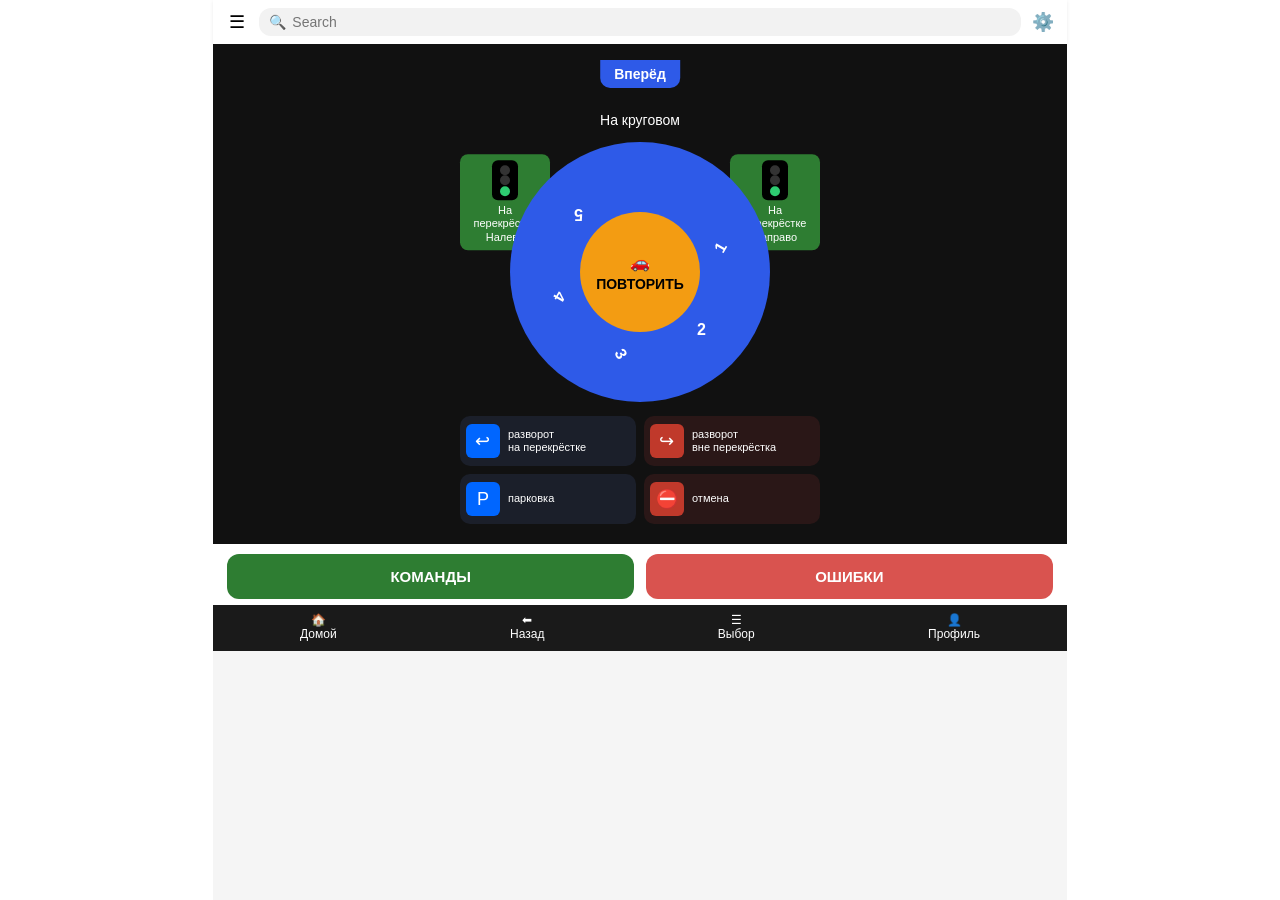
==== templates/index.html @ eaacc33c "commit file" ====
<!DOCTYPE html>
<html lang="en">
<head>
    <meta charset="UTF-8">
    <meta name="viewport"
      content="width=device-width, initial-scale=1, maximum-scale=1, user-scalable=no">

    <title>APP</title>
    <link rel="stylesheet" href="/static/styles.css">
    <style>
    :root {
      --bg-color: var(--tg-theme-bg-color, #ffffff);
      --text-color: var(--tg-theme-text-color, #000000);
      --accent-color: var(--tg-theme-button-color, #0088cc);
    }

    * {
      margin: 0;
      padding: 0;
      box-sizing: border-box;
    }

    html, body {
      width: 100%;
      height: 100%;
    }

    body {
      background: var(--bg-color);
      color: var(--text-color);
      font-family: -apple-system, BlinkMacSystemFont, 'Segoe UI', Roboto, sans-serif;
      font-size: 16px;
      margin: 0;
      padding: 0;
      text-align: center;
    }

    .warn {
      display: none;
      min-height: 100vh;
      flex-direction: column;
      align-items: center;
      justify-content: center;
      gap: 12px;
      padding: 20px;
    }

    .main {
      min-height: 100vh;
      flex-direction: column;
      max-width: 460px;
      margin: 0 auto;
      background: #f5f5f5;
    }

    .aside {
      min-height: 1px;
    }

    .warn img {
      width: 120px;
      height: 120px;
      margin-bottom: 12px;
    }

    .Btn {
      padding: 12px 24px;
      font-size: 16px;
      border: none;
      border-radius: 6px;
      background: var(--accent-color);
      color: #fff;
      cursor: pointer;
    }

    /* TOP BAR */
    .top {
      background: #ffffff;
      color: #000;
      padding: 8px 12px;
      display: flex;
      align-items: center;
      gap: 10px;
      box-shadow: 0 1px 4px rgba(0, 0, 0, 0.08);
    }

    .top-icon {
      width: 24px;
      height: 24px;
      display: grid;
      place-items: center;
      font-size: 18px;
      cursor: pointer;
    }

    .top-search {
      flex: 1;
      display: flex;
      align-items: center;
      gap: 6px;
      background: #f2f2f2;
      padding: 6px 10px;
      border-radius: 12px;
      font-size: 14px;
      color: #777;
    }

    .top-search input {
      border: none;
      outline: none;
      background: transparent;
      width: 100%;
      font-size: 14px;
    }

    /* MAIN BOARD */
    .board {
      flex: 1;
      background: #111111;
      padding: 16px 12px 10px;
      display: flex;
      flex-direction: column;
      align-items: center;
      color: #ffffff;
    }

    .board-inner {
      width: 100%;
      max-width: 360px;
      position: relative;
      display: flex;
      flex-direction: column;
      align-items: center;
    }

    .forward {
      position: absolute;
      top: 0;
      left: 50%;
      transform: translateX(-50%);
      display: inline-flex;
      align-items: center;
      justify-content: center;
      padding: 6px 14px;
      background: #2e5ae8;
      color: #ffffff;
      border-radius: 0 0 10px 10px;
      font-size: 14px;
      font-weight: 600;
      cursor: pointer;
    }

    .round-label {
      margin-top: 52px;
      margin-bottom: 6px;
      font-size: 14px;
    }

    .side {
      position: absolute;
      top: 30%;
      transform: translateY(-50%);
      font-size: 11px;
      padding: 6px 8px;
      background: #2e7d32;
      border-radius: 8px;
      cursor: pointer;
      display: flex;
      flex-direction: column;
      align-items: center;
      gap: 4px;
      max-width: 90px;
      text-align: center;
    }

    .side .light {
      width: 26px;
      height: 40px;
      border-radius: 6px;
      background: #000;
      display: flex;
      flex-direction: column;
      align-items: center;
      justify-content: space-around;
      padding: 4px 0;
    }

    .light span {
      width: 10px;
      height: 10px;
      border-radius: 50%;
      background: #333;
    }

    .light span.green {
      background: #2ecc71;
    }

    .side-text {
      font-size: 11px;
      line-height: 1.2;
    }

    .left { left: 0; }
    .right { right: 0; }

    .circle-wrapper {
      width: 260px;
      height: 260px;
      border-radius: 50%;
      background: #2e5ae8;
      display: grid;
      place-items: center;
      position: relative;
      margin-top: 8px;
      margin-bottom: 14px;
    }

    .sector {
      position: absolute;
      width: 50%;
      height: 50%;
      top: 50%;
      left: 50%;
      transform-origin: 0% 0%;
      display: flex;
      align-items: center;
      justify-content: center;
      font-size: 16px;
      font-weight: 600;
      color: #ffffff;
      cursor: pointer;
    }

    .sector span {
      transform: translate(-40%, -40%);
    }

    .sector-1 { transform: rotate(300deg); }
    .sector-2 { transform: rotate(0deg); }
    .sector-3 { transform: rotate(60deg); }
    .sector-4 { transform: rotate(120deg); }
    .sector-5 { transform: rotate(180deg); }

    .inner {
      width: 120px;
      height: 120px;
      border-radius: 50%;
      background: #f39c12;
      display: flex;
      flex-direction: column;
      justify-content: center;
      align-items: center;
      font-weight: bold;
      color: #000;
      cursor: pointer;
      text-align: center;
      padding: 10px;
      z-index: 2;
    }

    .inner span {
      margin-top: 4px;
      font-size: 14px;
    }

    /* LOWER LEFT ACTIONS */
    .bottom-actions {
      width: 100%;
      display: grid;
      grid-template-columns: repeat(2, minmax(0, 1fr));
      gap: 8px;
      margin-bottom: 10px;
    }

    .card {
      background: #1b1f2a;
      border-radius: 10px;
      padding: 8px 6px;
      display: flex;
      gap: 8px;
      align-items: center;
      color: #ffffff;
      font-size: 11px;
      cursor: pointer;
    }

    .card-icon {
      width: 34px;
      height: 34px;
      border-radius: 6px;
      background: #0066ff;
      display: grid;
      place-items: center;
      font-size: 18px;
    }

    .card.red-icon {
      background: #2a1717;
    }

    .card.red-icon .card-icon {
      background: #c0392b;
    }

    .card-title {
      text-align: left;
      line-height: 1.2;
    }

    /* COMMANDS / ERRORS BUTTONS */
    .actions {
      display: grid;
      grid-template-columns: 1fr 1fr;
      gap: 12px;
      padding: 10px 14px 6px;
      background: #ffffff;
    }

    .btn {
      padding: 14px;
      border-radius: 12px;
      font-weight: bold;
      text-align: center;
      color: #ffffff;
      cursor: pointer;
      font-size: 15px;
    }

    .green { background: #2e7d32; }
    .red { background: #d9534f; }

    .nav {
      display: flex;
      justify-content: space-around;
      background: #1a1a1a;
      padding: 8px 0 10px;
      font-size: 12px;
    }

    .nav div {
      text-align: center;
      color: #fff;
      cursor: pointer;
    }

    @media (min-width: 990px) {
     .aside {
       flex: 0 0 33.333333%;
       max-width: 33.333333%;
       order: 1;
     }
     .main {
      flex: 0 0 66.666667%;
      max-width: 66.66667%;
      order: 2;
     }
    }

    @media (min-width: 1400px) {
     .aside {
       flex: 0 0 25;
       max-width: 25%;
       order: 1;
     }
     .main {
      flex: 0 0 75%;
      max-width: 75%;
     }
    }
  </style>
</head>
<body>
    <div id="notInTelegram" class="warn">
    <img alt="TLogo" src="https://telegram.org/img/t_logo.png">
    <p><strong>Упс!</strong></p>
    <p>Это приложение должно быть запущено <strong>внутри Telegram!</strong></p>
  </div>

   <!-- MAIN -->
  <div id="mainApp" class="main">

    <!-- TOP BAR -->
    <div class="top">
      <div class="top-icon pressable pressable-scale" id="btnMenu">☰</div>
      <div class="top-search">
        🔍
        <input type="text" placeholder="Search" id="searchInput">
      </div>
      <div class="top-icon pressable pressable-scale" id="btnSettings">⚙️</div>
    </div>

    <!-- MAIN BOARD -->
    <div class="board">
      <div class="board-inner">
        <div class="forward pressable" id="btnForward">Вперёд</div>
        <div class="round-label">На круговом</div>

        <!-- Side actions with traffic lights -->
        <div class="side left pressable" id="btnLeft">
          <div class="light">
            <span></span>
            <span></span>
            <span class="green"></span>
          </div>
          <div class="side-text">
            На перекрёстке<br>Налево
          </div>
        </div>

        <div class="side right pressable" id="btnRight">
          <div class="light">
            <span></span>
            <span></span>
            <span class="green"></span>
          </div>
          <div class="side-text">
            На перекрёстке<br>Направо
          </div>
        </div>

        <!-- Central circle with sectors -->
        <div class="circle-wrapper">
          <div class="sector sector-1 pressable" data-sector="1"><span>1</span></div>
          <div class="sector sector-2 pressable" data-sector="2"><span>2</span></div>
          <div class="sector sector-3 pressable" data-sector="3"><span>3</span></div>
          <div class="sector sector-4 pressable" data-sector="4"><span>4</span></div>
          <div class="sector sector-5 pressable" data-sector="5"><span>5</span></div>

          <div class="inner pressable pressable-scale" id="btnRepeat">
            🚗
            <span>ПОВТОРИТЬ</span>
          </div>
        </div>

        <!-- Bottom left cards -->
        <div class="bottom-actions">
          <div class="card pressable pressable-scale" id="btnUTurnCross">
            <div class="card-icon">↩</div>
            <div class="card-title">
              разворот<br>на перекрёстке
            </div>
          </div>

          <div class="card red-icon pressable pressable-scale" id="btnUTurnNoCross">
            <div class="card-icon">↪</div>
            <div class="card-title">
              разворот<br>вне перекрёстка
            </div>
          </div>

          <div class="card pressable pressable-scale" id="btnParking">
            <div class="card-icon">P</div>
            <div class="card-title">
              парковка
            </div>
          </div>

          <div class="card red-icon pressable pressable-scale" id="btnCancel">
            <div class="card-icon">⛔</div>
            <div class="card-title">
              отмена
            </div>
          </div>
        </div>
      </div>
    </div>

    <!-- ACTIONS -->
    <div class="actions">
      <div class="btn green pressable pressable-scale" id="btnCommands">КОМАНДЫ</div>
      <div class="btn red pressable pressable-scale" id="btnErrors">ОШИБКИ</div>
    </div>

    <!-- NAV -->
    <div class="nav">
      <div class="pressable pressable-scale" onclick="nav('home')">🏠<br>Домой</div>
      <div class="pressable pressable-scale" onclick="nav('back')">⬅<br>Назад</div>
      <div class="pressable pressable-scale" onclick="nav('select')">☰<br>Выбор</div>
      <div class="pressable pressable-scale" onclick="nav('profile')">👤<br>Профиль</div>
    </div>

  </div>

  <!-- Commands modal -->
  <div class="commands-modal" id="commandsModal">
    <div class="commands-sheet" role="dialog" aria-modal="true" aria-label="Команды">
      <div class="commands-header">
        <div class="commands-title">Команды</div>
        <button class="commands-close pressable pressable-scale" type="button" id="commandsClose">Закрыть</button>
      </div>
      <div class="commands-list" id="commandsList"></div>
    </div>
  </div>

    <script src="https://telegram.org/js/telegram-web-app.js"></script>
    <script>
      const tg = window.Telegram.WebApp;

      tg.ready();
      tg.expand();
      const notInTelegram = document.getElementById("notInTelegram");
      const mainApp = document.getElementById("mainApp");

      // Проверка по наличию данных инициализации
      if (tg.initDataUnsafe.length > 0) {
          notInTelegram.style.display = "none";
          mainApp.style.display = "flex";
      } else {
          // Если открыто просто в браузере
          notInTelegram.style.display = "flex";
          mainApp.style.display = "none";
      }

      function send(action, extra = {}) {
      const payload = {
        action,
        time: Date.now(),
        ...extra
      };

      console.log("SEND:", payload);

      if (tg.sendData) {
        tg.sendData(JSON.stringify(payload));
      }
    }

    // Top bar
    document.getElementById("btnMenu").onclick = () => send("menu");
    document.getElementById("btnSettings").onclick = () => send("settings");

    // Search
    document.getElementById("searchInput").addEventListener("input", (e) =>
      send("search_change", { query: e.target.value })
    );

    // Main controls
    document.getElementById("btnForward").onclick = () => send("forward");
    document.getElementById("btnLeft").onclick = () => send("left");
    document.getElementById("btnRight").onclick = () => send("right");
    document.getElementById("btnRepeat").onclick = () => send("repeat");

    // Numbered sectors
    document.querySelectorAll(".sector").forEach((el) => {
      el.addEventListener("click", () =>
        send("sector", { number: el.dataset.sector })
      );
    });

    // Cards
    document.getElementById("btnUTurnCross").onclick = () => send("u_turn_cross");
    document.getElementById("btnUTurnNoCross").onclick = () => send("u_turn_no_cross");
    document.getElementById("btnParking").onclick = () => send("parking");
    document.getElementById("btnCancel").onclick = () => send("cancel");

    // Action buttons
    document.getElementById("btnCommands").onclick = () => send("commands");
    document.getElementById("btnErrors").onclick = () => send("errors");

    function nav(where) {
      send("nav_" + where);
    }

    </script>
    <script src="/static/app.js"></script>
</body>
</html>
---- static/styles.css ----
:root {
  --bg: #111111;
  --panel: #ffffff;
  --blue: #2e5ae8;
  --orange: #f39c12;
  --green: #2e7d32;
  --red: #d9534f;
  --shadow: rgba(0, 0, 0, 0.08);
}

/* Button click animation for all interactive elements */
.pressable {
  transition: transform 0.12s ease, opacity 0.12s ease, filter 0.12s ease;
  -webkit-tap-highlight-color: transparent;
}
.pressable:active {
  opacity: 0.88;
  filter: brightness(0.92);
}
/* Scale-down for elements without their own transform */
.pressable-scale:active {
  transform: scale(0.97);
}

.commands-modal {
  position: fixed;
  inset: 0;
  background: rgba(0, 0, 0, 0.55);
  display: none;
  align-items: flex-end;
  justify-content: center;
  z-index: 9999;
}

.commands-modal.open {
  display: flex;
}

.commands-sheet {
  width: 100%;
  max-width: 460px;
  background: var(--panel);
  border-radius: 16px 16px 0 0;
  padding: 12px 12px 16px;
  box-shadow: 0 -6px 24px rgba(0, 0, 0, 0.25);
  max-height: 70vh;
  overflow: auto;
}

.commands-header {
  display: flex;
  align-items: center;
  justify-content: space-between;
  gap: 10px;
  padding: 6px 2px 10px;
}

.commands-title {
  font-weight: 800;
  font-size: 16px;
  color: #111;
}

.commands-close {
  border: none;
  background: #eee;
  border-radius: 10px;
  padding: 8px 10px;
  cursor: pointer;
  font-weight: 700;
}

.commands-list {
  display: grid;
  grid-template-columns: 1fr;
  gap: 10px;
}

.commands-item {
  border: none;
  border-radius: 12px;
  padding: 14px 12px;
  background: var(--green);
  color: #fff;
  font-weight: 800;
  cursor: pointer;
  text-align: left;
}

.commands-empty {
  color: #555;
  padding: 10px 2px;
}
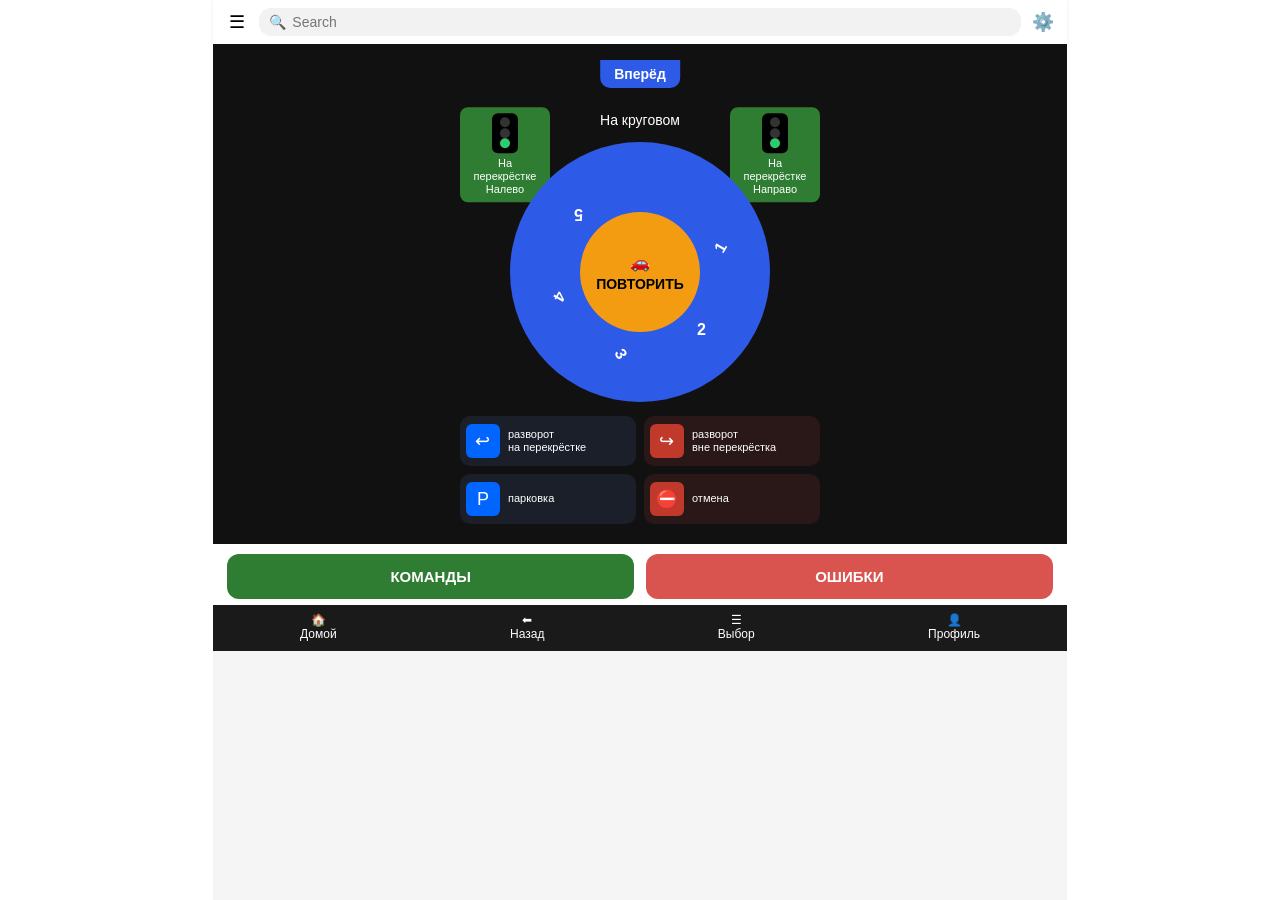
==== commit 2e64a94a: "commit file" ====
--- a/templates/index.html
+++ b/templates/index.html
@@ -158,7 +158,7 @@
 
     .side {
       position: absolute;
-      top: 30%;
+      top: 20%;
       transform: translateY(-50%);
       font-size: 11px;
       padding: 6px 8px;
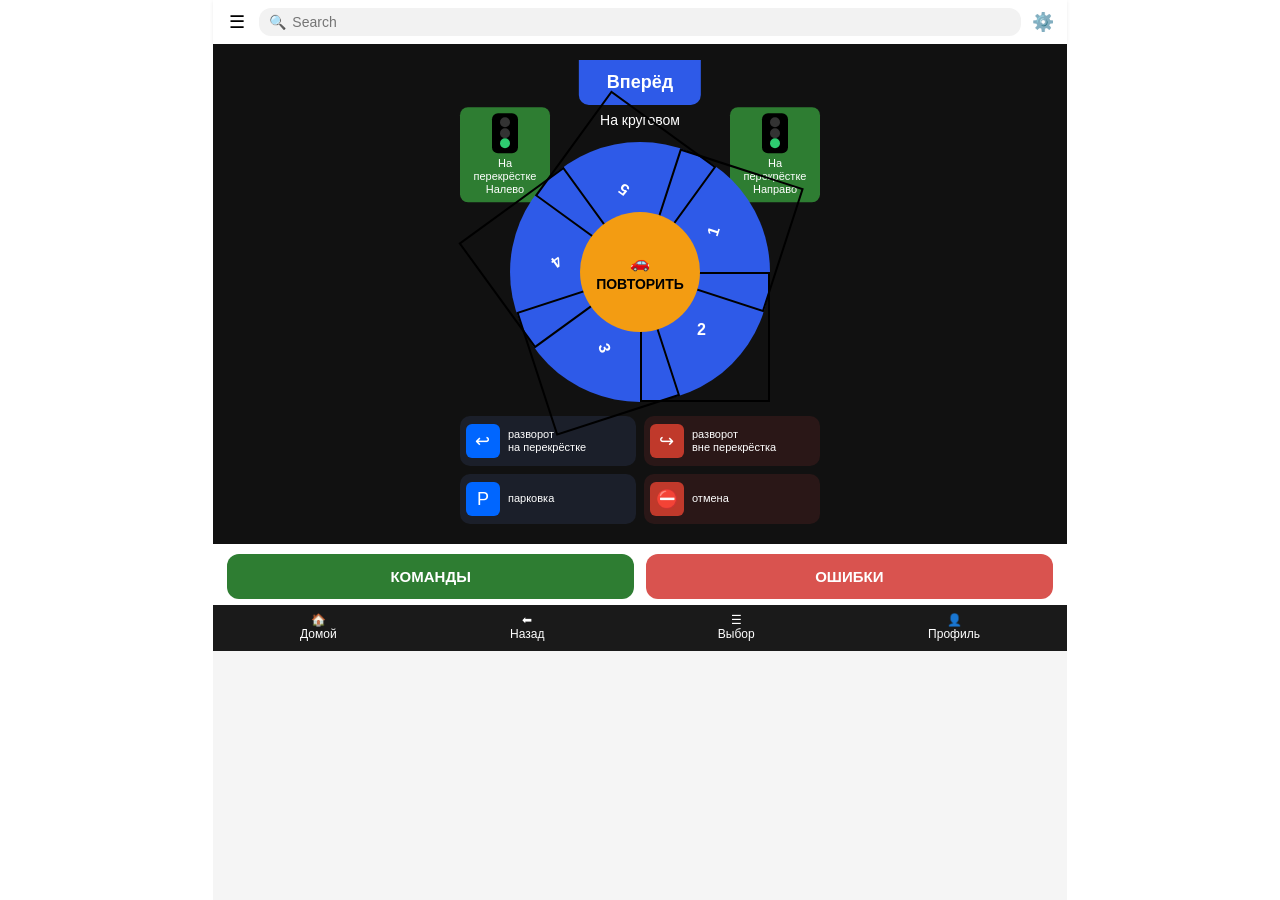
==== commit 8af391dd: "commit file" ====
--- a/templates/index.html
+++ b/templates/index.html
@@ -141,11 +141,11 @@
       display: inline-flex;
       align-items: center;
       justify-content: center;
-      padding: 6px 14px;
+      padding: 12px 28px;
       background: #2e5ae8;
       color: #ffffff;
       border-radius: 0 0 10px 10px;
-      font-size: 14px;
+      font-size: 18px;
       font-weight: 600;
       cursor: pointer;
     }
@@ -230,17 +230,19 @@
       font-weight: 600;
       color: #ffffff;
       cursor: pointer;
+      border: 2px solid #000;
+      box-sizing: border-box;
     }
 
     .sector span {
       transform: translate(-40%, -40%);
     }
 
-    .sector-1 { transform: rotate(300deg); }
+    .sector-1 { transform: rotate(288deg); }
     .sector-2 { transform: rotate(0deg); }
-    .sector-3 { transform: rotate(60deg); }
-    .sector-4 { transform: rotate(120deg); }
-    .sector-5 { transform: rotate(180deg); }
+    .sector-3 { transform: rotate(72deg); }
+    .sector-4 { transform: rotate(144deg); }
+    .sector-5 { transform: rotate(216deg); }
 
     .inner {
       width: 120px;
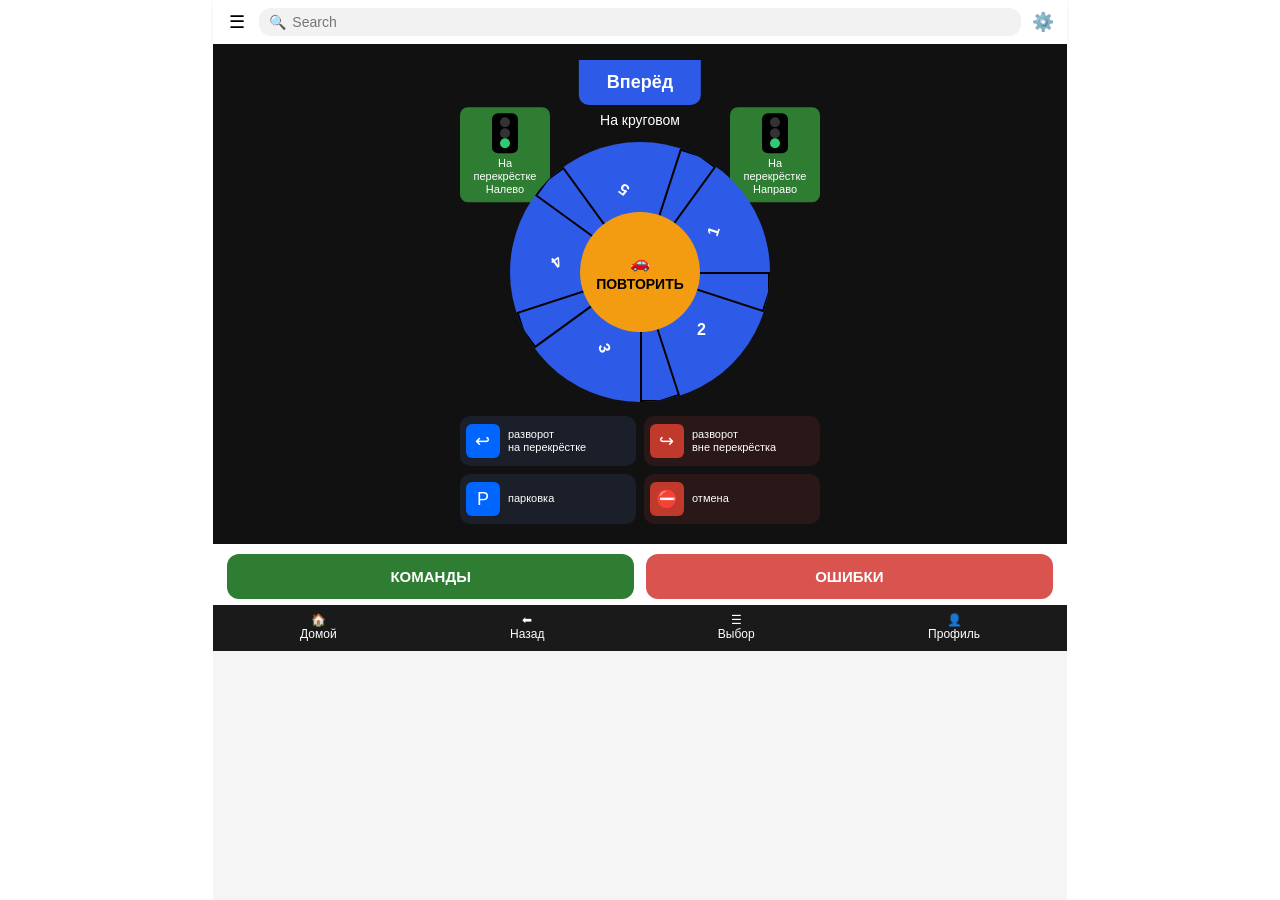
==== commit 83521f0d: "commit file" ====
--- a/templates/index.html
+++ b/templates/index.html
@@ -212,6 +212,7 @@
       display: grid;
       place-items: center;
       position: relative;
+      overflow: hidden;
       margin-top: 8px;
       margin-bottom: 14px;
     }
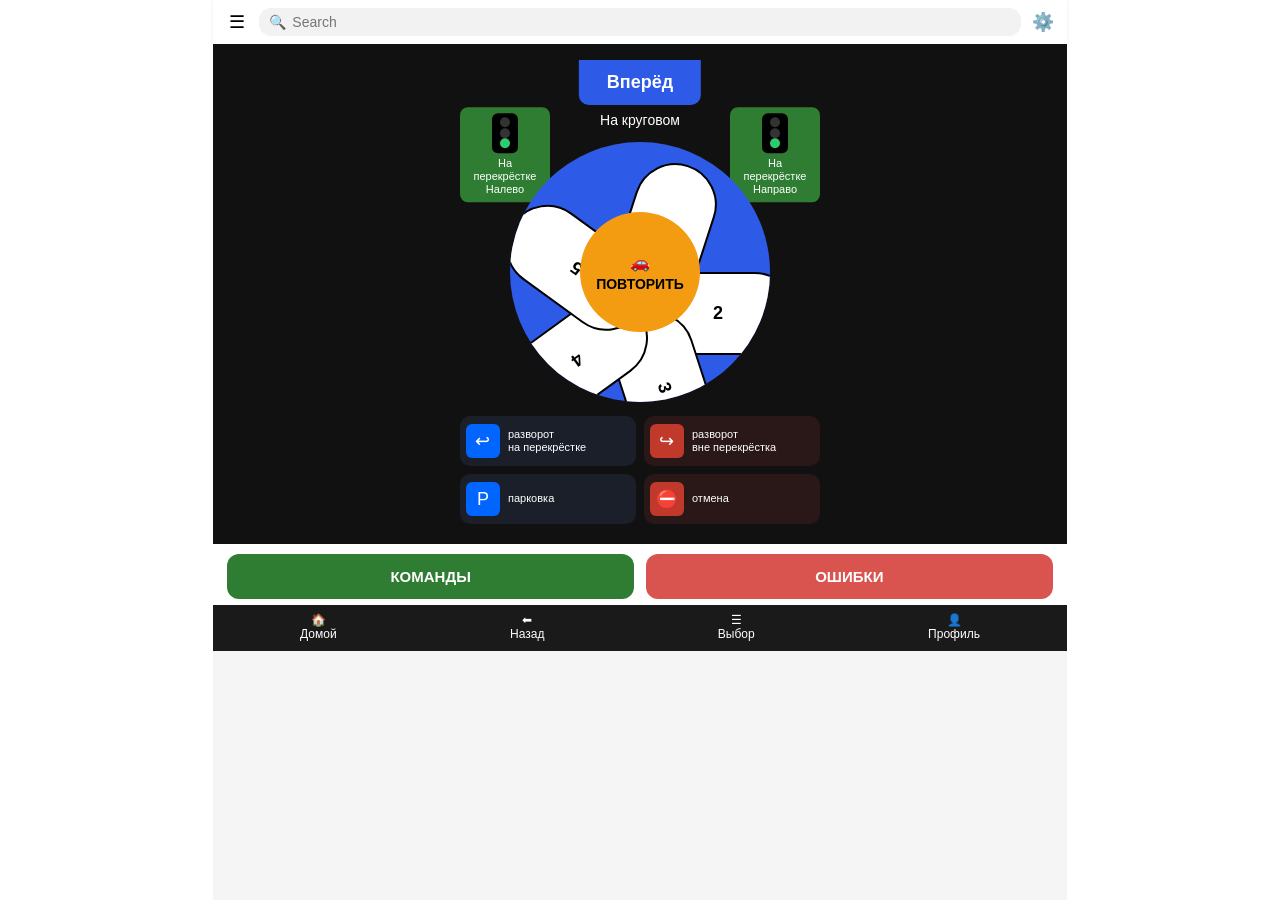
==== commit fbc80f1c: "commit file" ====
--- a/templates/index.html
+++ b/templates/index.html
@@ -219,24 +219,26 @@
 
     .sector {
       position: absolute;
-      width: 50%;
-      height: 50%;
+      width: 60%;
+      height: 32%;
       top: 50%;
       left: 50%;
-      transform-origin: 0% 0%;
+      transform-origin: 0% 50%;
       display: flex;
       align-items: center;
       justify-content: center;
-      font-size: 16px;
+      font-size: 18px;
       font-weight: 600;
-      color: #ffffff;
-      cursor: pointer;
+      color: #000;
+      background: #ffffff;
       border: 2px solid #000;
+      border-radius: 999px;
       box-sizing: border-box;
+      cursor: pointer;
     }
 
     .sector span {
-      transform: translate(-40%, -40%);
+      transform: none;
     }
 
     .sector-1 { transform: rotate(288deg); }
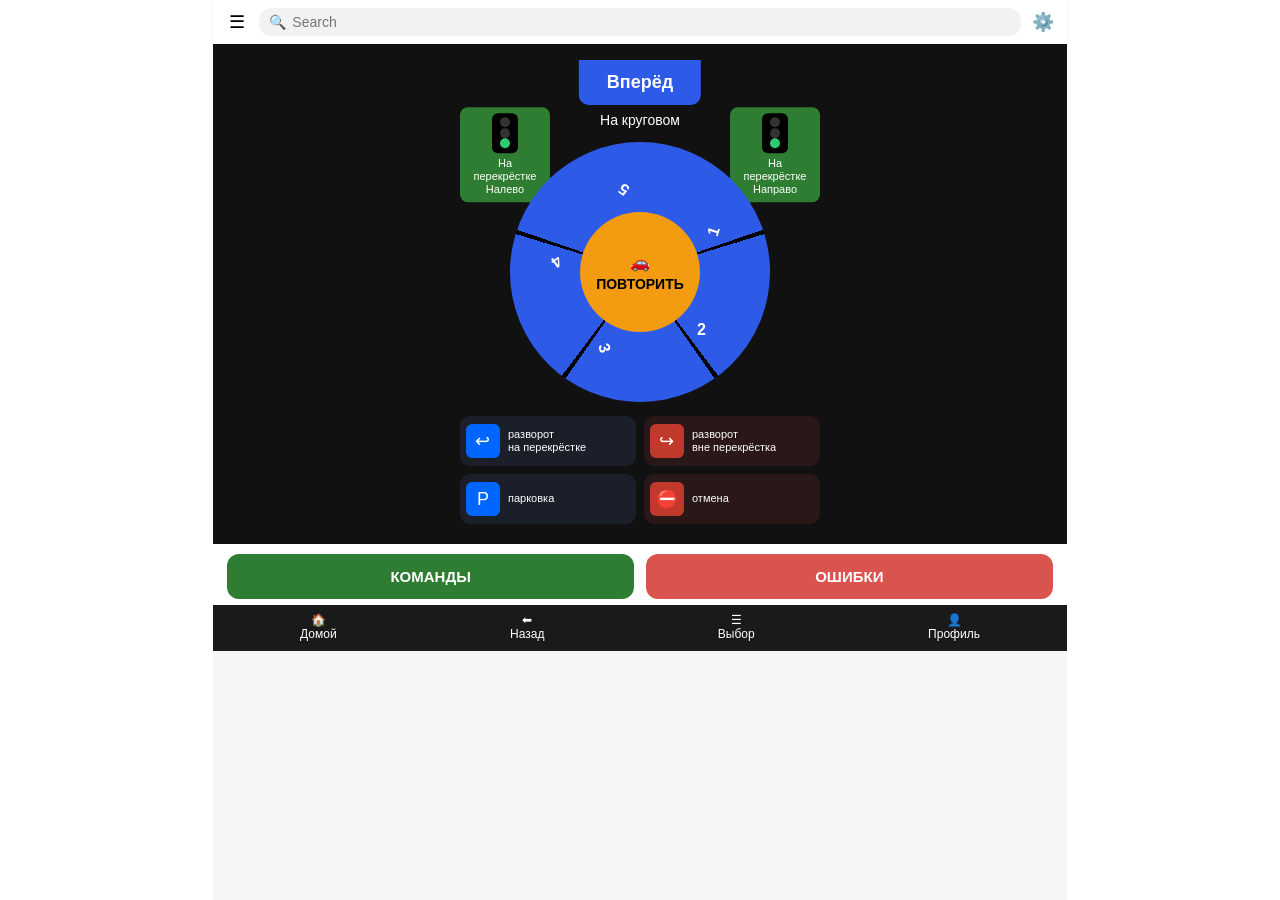
==== commit 59c82a7b: "commit file" ====
--- a/templates/index.html
+++ b/templates/index.html
@@ -208,37 +208,45 @@
       width: 260px;
       height: 260px;
       border-radius: 50%;
-      background: #2e5ae8;
+      background: conic-gradient(
+        from 0deg,
+        #2e5ae8 0deg 71deg,
+        #000 71deg 73deg,
+        #2e5ae8 73deg 143deg,
+        #000 143deg 145deg,
+        #2e5ae8 145deg 215deg,
+        #000 215deg 217deg,
+        #2e5ae8 217deg 287deg,
+        #000 287deg 289deg,
+        #2e5ae8 289deg 360deg
+      );
       display: grid;
       place-items: center;
       position: relative;
-      overflow: hidden;
       margin-top: 8px;
       margin-bottom: 14px;
     }
 
     .sector {
       position: absolute;
-      width: 60%;
-      height: 32%;
+      width: 50%;
+      height: 50%;
       top: 50%;
       left: 50%;
-      transform-origin: 0% 50%;
+      transform-origin: 0% 0%;
+      clip-path: polygon(0 0, 100% 0, 30.9% 95.1%);
       display: flex;
       align-items: center;
       justify-content: center;
-      font-size: 18px;
+      font-size: 16px;
       font-weight: 600;
-      color: #000;
-      background: #ffffff;
-      border: 2px solid #000;
-      border-radius: 999px;
-      box-sizing: border-box;
-      cursor: pointer;
+      color: #ffffff;
+      cursor: pointer;
+      background: transparent;
     }
 
     .sector span {
-      transform: none;
+      transform: translate(-40%, -40%);
     }
 
     .sector-1 { transform: rotate(288deg); }
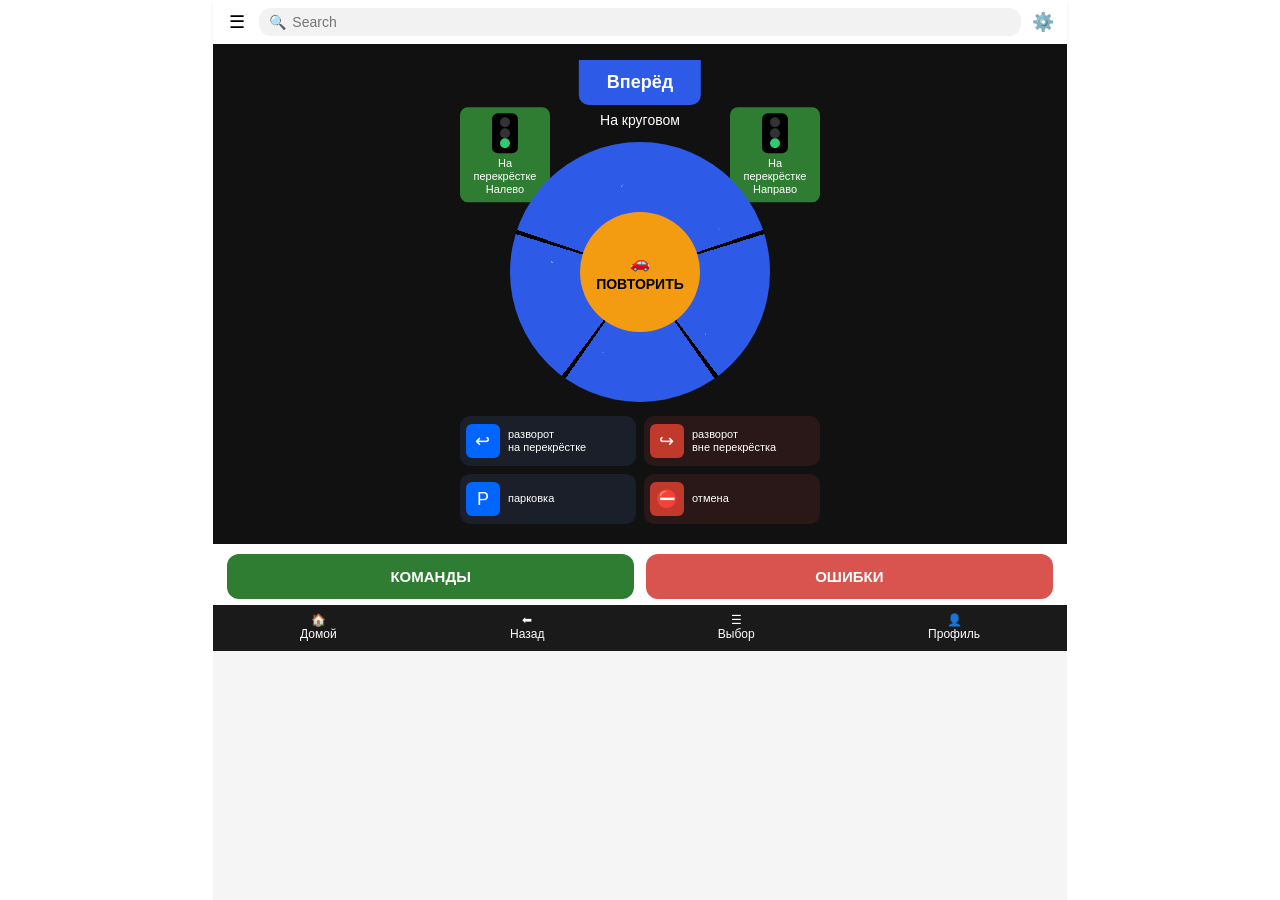
==== commit 45ff9046: "commit file" ====
--- a/templates/index.html
+++ b/templates/index.html
@@ -234,7 +234,7 @@
       top: 50%;
       left: 50%;
       transform-origin: 0% 0%;
-      clip-path: polygon(0 0, 100% 0, 30.9% 95.1%);
+      clip-path: polygon(50% 50%, 50% 0%, 100% 0%, 97.5% 34.5%);
       display: flex;
       align-items: center;
       justify-content: center;
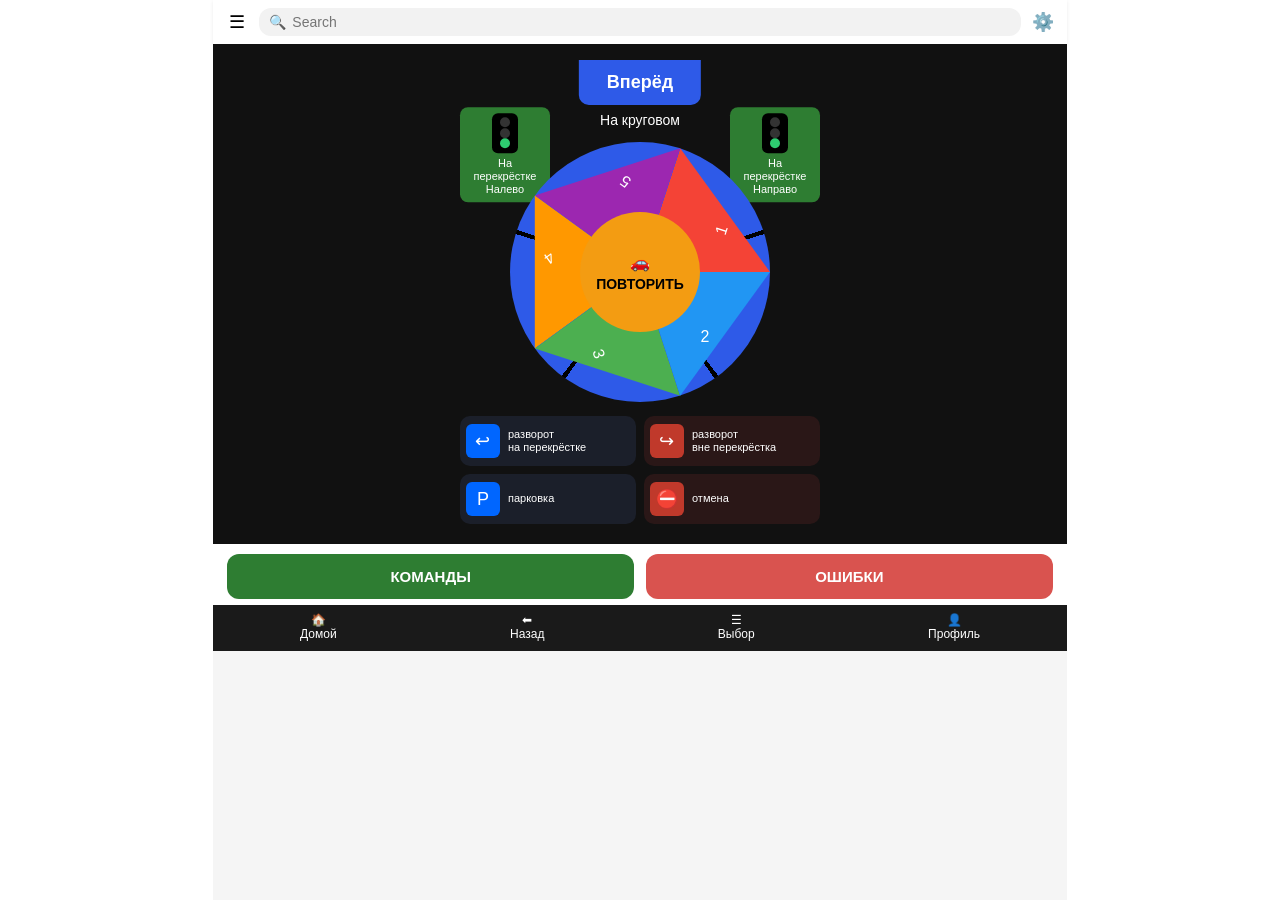
==== commit 7f711318: "commit file" ====
--- a/templates/index.html
+++ b/templates/index.html
@@ -229,31 +229,36 @@
 
     .sector {
       position: absolute;
-      width: 50%;
-      height: 50%;
+      width: 50%;   /* Занимает половину ширины родителя */
+      height: 50%;  /* Занимает половину высоты родителя */
       top: 50%;
       left: 50%;
-      transform-origin: 0% 0%;
-      clip-path: polygon(50% 50%, 50% 0%, 100% 0%, 97.5% 34.5%);
+      transform-origin: 0% 0%; /* Вращаем относительно центра круга */
+
+      /* Рисуем треугольник:
+         (0 0) - центр круга
+         (100% 0) - верхний правый угол
+         (30.9% 95.1%) - точка, дающая угол ровно 72 градуса */
+      clip-path: polygon(0 0, 100% 0, 30.9% 95.1%);
+
       display: flex;
       align-items: center;
       justify-content: center;
-      font-size: 16px;
-      font-weight: 600;
-      color: #ffffff;
-      cursor: pointer;
-      background: transparent;
-    }
-
-    .sector span {
-      transform: translate(-40%, -40%);
-    }
-
-    .sector-1 { transform: rotate(288deg); }
-    .sector-2 { transform: rotate(0deg); }
-    .sector-3 { transform: rotate(72deg); }
-    .sector-4 { transform: rotate(144deg); }
-    .sector-5 { transform: rotate(216deg); }
+    }
+
+    sector span {
+      transform: translate(25px, -35px) rotate(45deg);
+      font-family: Arial, sans-serif;
+      font-weight: bold;
+      color: white;
+    }
+
+    /* Расставляем сектора по кругу (шаг 72 градуса) */
+    .sector-1 { transform: rotate(-72deg); background: #f44336; }
+    .sector-2 { transform: rotate(0deg);   background: #2196f3; }
+    .sector-3 { transform: rotate(72deg);  background: #4caf50; }
+    .sector-4 { transform: rotate(144deg); background: #ff9800; }
+    .sector-5 { transform: rotate(216deg); background: #9c27b0; }
 
     .inner {
       width: 120px;
